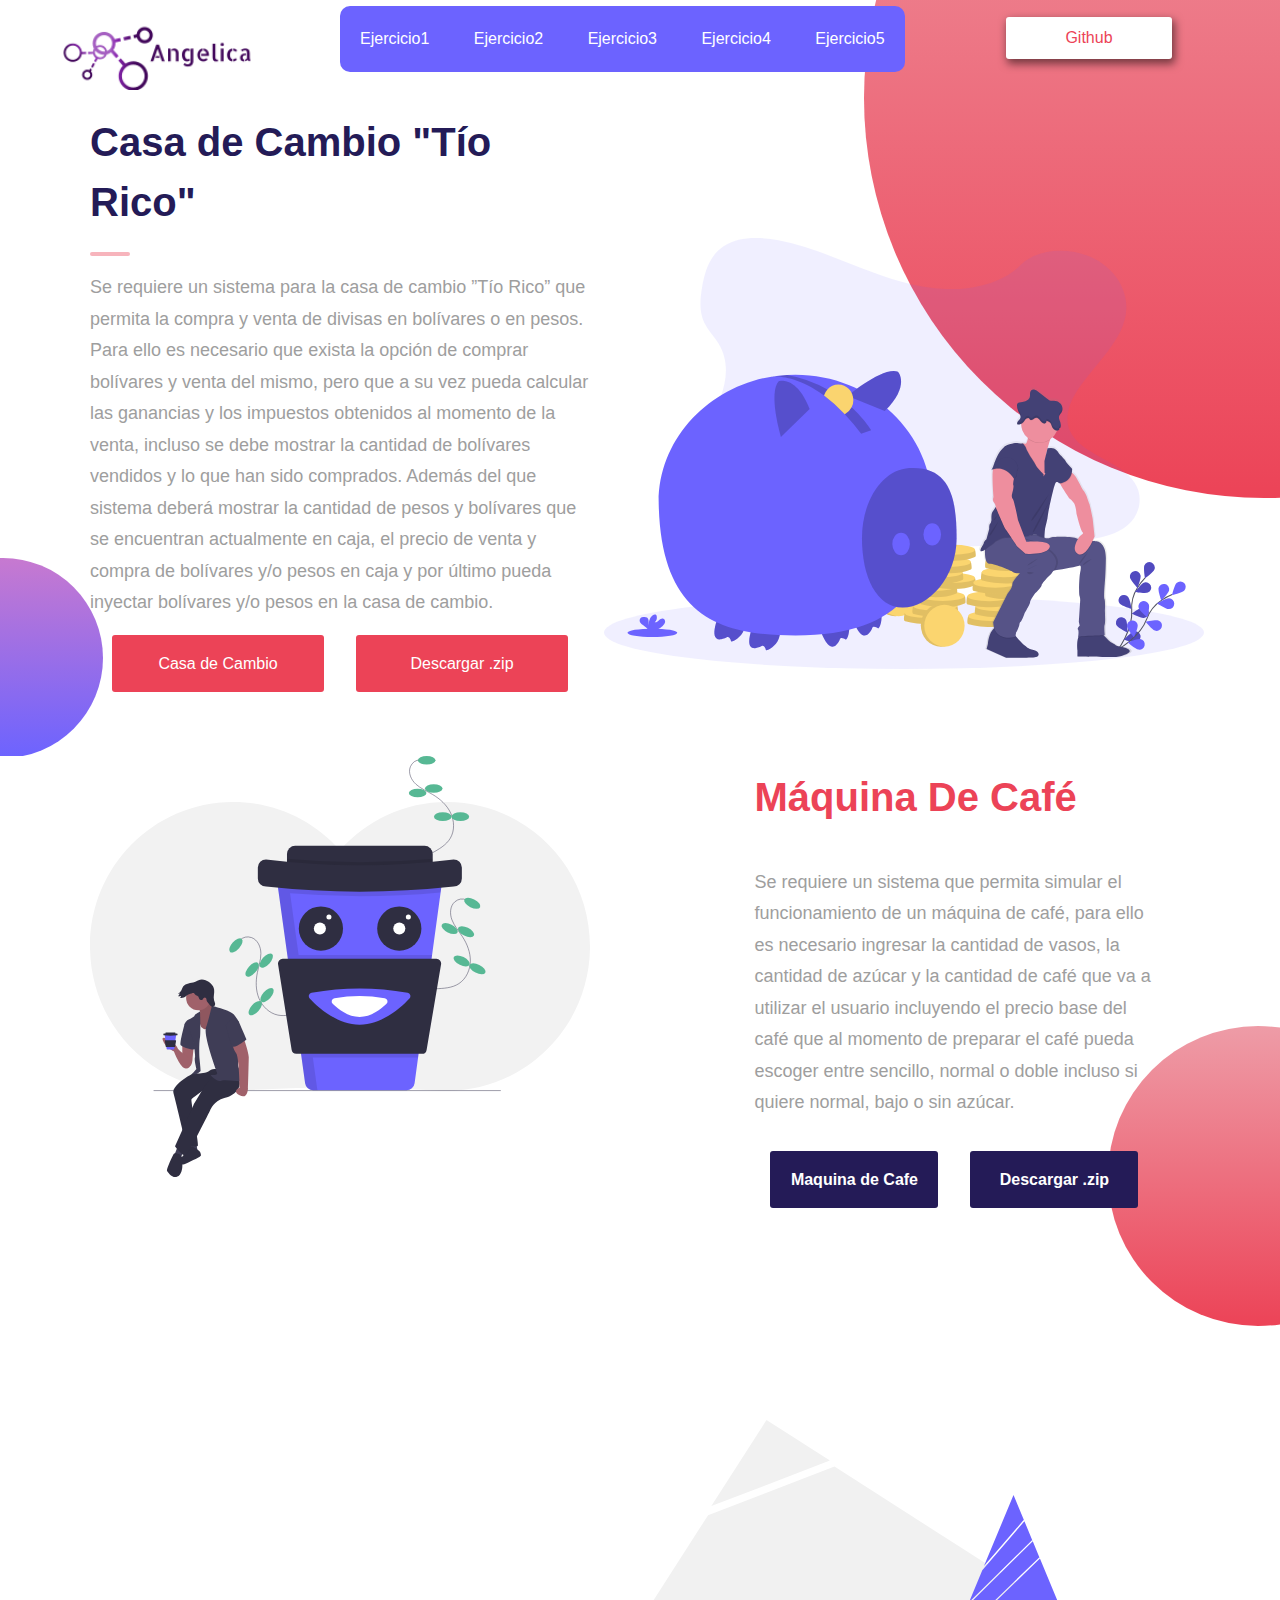
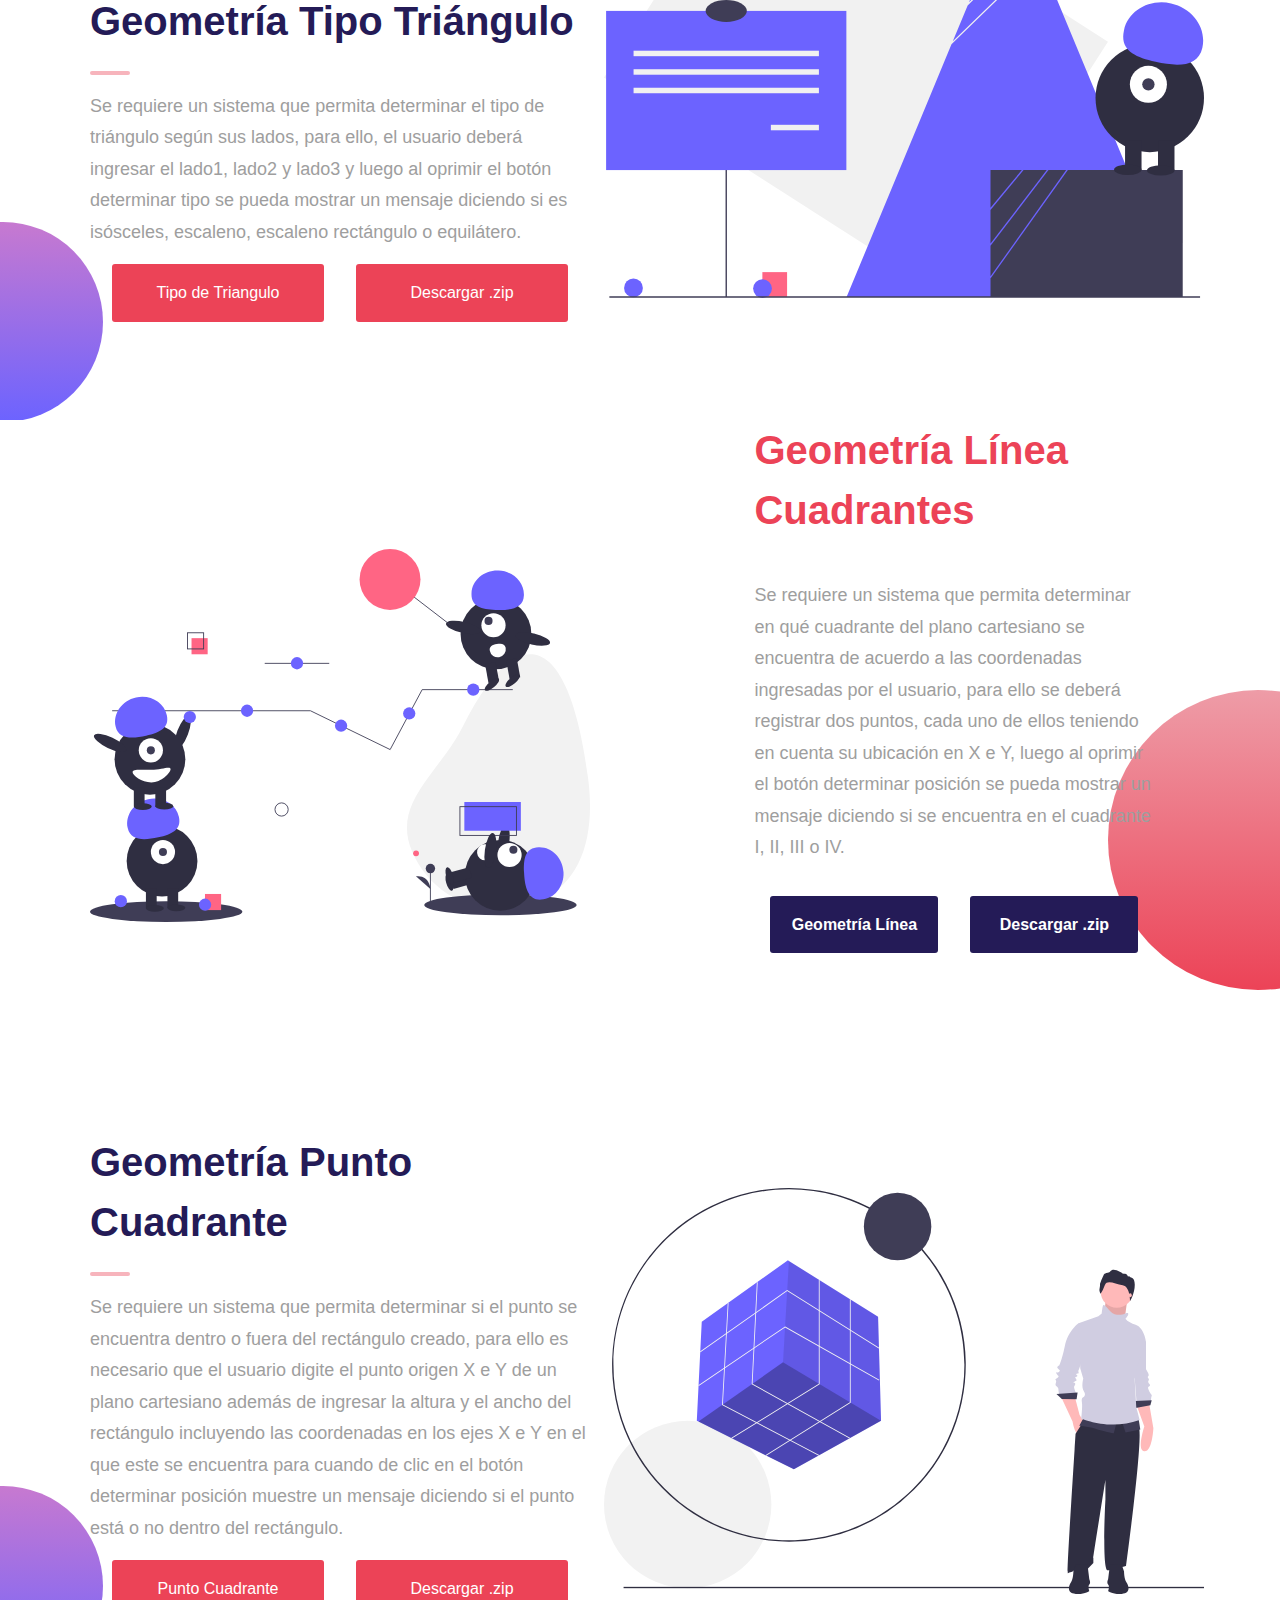
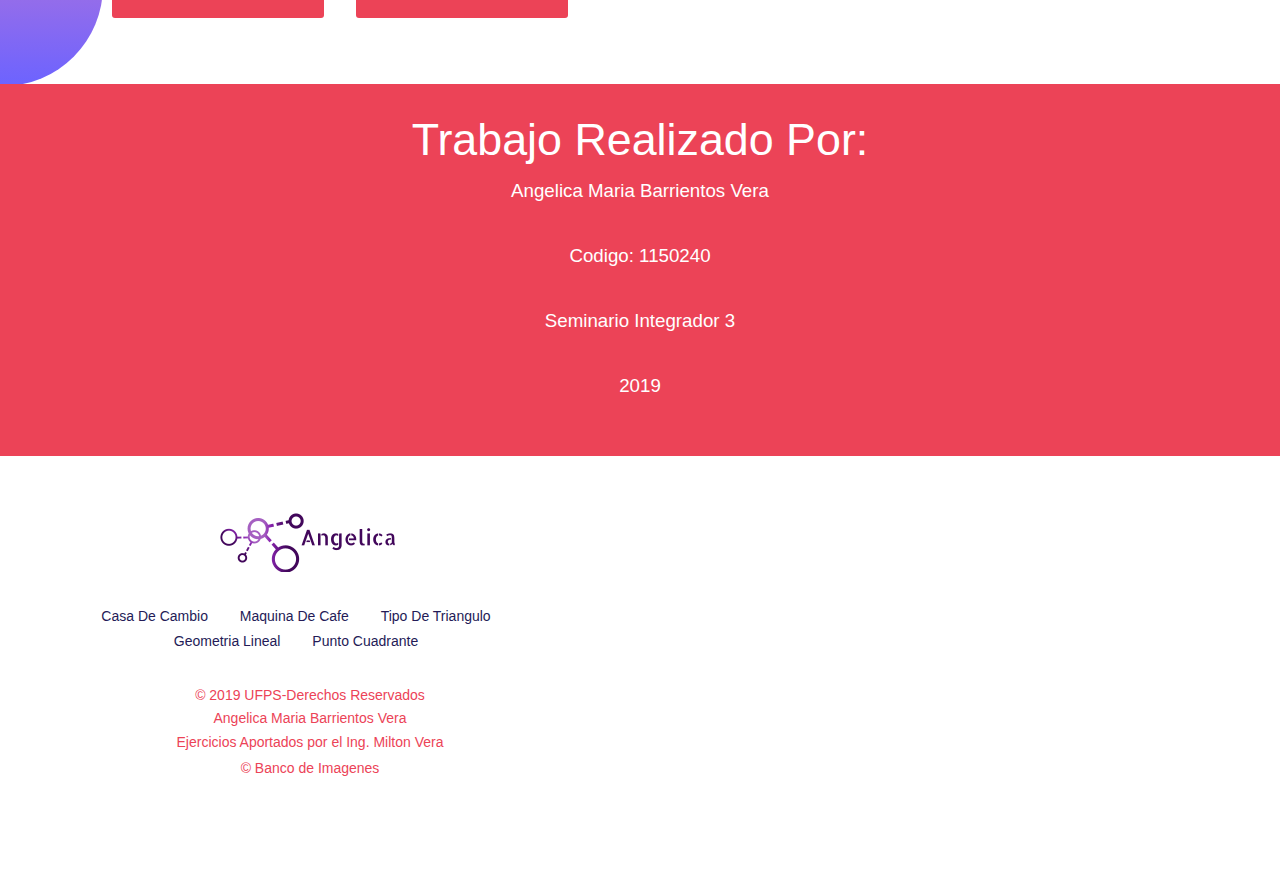
==== index.html @ 0a7e5449 "update" ====
<!DOCTYPE html>
<html lang="en">
<head>
    <meta charset="UTF-8">
    <meta name="viewport" content="width=device-width, initial-scale=1.0">
    <meta http-equiv="X-UA-Compatible" content="ie=edge">
    <link rel="stylesheet" href="style.css">
    <link rel="stylesheet" href="https://cdnjs.cloudflare.com/ajax/libs/font-awesome/5.11.2/css/all.css"
        integrity="sha256-46qynGAkLSFpVbEBog43gvNhfrOj+BmwXdxFgVK/Kvc=" crossorigin="anonymous" />
    <title>Seminario Integrador</title>
</head>
<body>
    <header id="header">
        <div class="wrapper">
            <a href="index.html">
                <img src="images/logo.png" alt="logo">
            </a>
            <ul class="menu-left">
                <li><a href="casaDeCambio/view.html">Ejercicio1</a></li>
                <li><a href="CoffeeMachine/view.html">Ejercicio2</a></li>
                <li><a href="TrianguloTipo/view.html">Ejercicio3</a></li>
                <li><a href="geometriaLinea/view.html">Ejercicio4</a></li>
                <li><a href="geometriaPunto/view.html">Ejercicio5</a></li>
            </ul>
            <ul class="menu-right">
                <li class="menu-cta"><a href="https://github.com/angelicabarrientosvera/seminariointegrador3.git" target="_blank">Github</a></li>
            </ul>
        </div>
    </header>

    <section class="intro">
        <div class="top-right-gradient"></div>
        <div class="wrapper">
            <div class="intro-left">
                <h1>Casa de Cambio "Tío Rico"</h1>
                <p>Se requiere un sistema para la casa de cambio ”Tío Rico” que permita la compra y venta de divisas en bolívares o en pesos. Para ello es necesario que exista la opción de comprar bolívares y venta del mismo, pero que a su vez pueda calcular las ganancias y los impuestos obtenidos al momento de la venta, incluso se debe mostrar la cantidad de bolívares vendidos y lo que han sido comprados. Además del que sistema deberá mostrar la cantidad de pesos y bolívares que se encuentran actualmente en caja, el precio de venta y compra de bolívares y/o pesos en caja y por último pueda inyectar bolívares y/o pesos en la casa de cambio.
                </p>
                <div class="buttons">
                    <a href="casaDeCambio/view.html" class="intro-cta">Casa de Cambio</a>
                    <a href="casaDeCambio.zip" class="intro-cta" download>Descargar .zip</a>
                </div>

            </div>
            <div class="intro-right">
                <img src="images/casa.svg" alt="image">
            </div>
        </div>
        <div class="bottom-left-gradient"></div>
    </section>

    <section class="about">
        <div class="wrapper">
            <div class="about-left">
                <img src="images/coffe.svg" alt="img">
            </div>
            <div class="about-right">
                <h1>Máquina De Café</h1>
                <p>Se requiere un sistema que permita simular el funcionamiento de un máquina de café, para ello es necesario ingresar la cantidad de vasos, la cantidad de azúcar y la cantidad de café que va a utilizar el usuario incluyendo el precio base del café que al momento de preparar el café pueda escoger entre sencillo, normal o doble incluso si quiere normal, bajo o sin azúcar.
                </p>
                <div class="buttons">
                    <a href="CoffeeMachine/view.html" class="cta">Maquina de Cafe</a>
                    <a href="CoffeeMachine.zip" class="cta" download>Descargar .zip</a>
                </div>
            </div>
        </div>
        <div class="top-right-gradient"></div>
    </section>
    <section class="intro">
        <div class="wrapper">
            <div class="intro-left">
                <h1>Geometría Tipo Triángulo</h1>
                <p>Se requiere un sistema que permita determinar el tipo de triángulo según sus lados, para ello, el usuario deberá ingresar el lado1, lado2 y lado3 y luego al oprimir el botón determinar tipo se pueda mostrar un mensaje diciendo si es isósceles, escaleno, escaleno rectángulo o equilátero.
                </p>
                <div class="buttons">
                    <a href="TrianguloTipo/view.html" class="intro-cta">Tipo de Triangulo</a>
                    <a href="TrianguloTipo.zip" class="intro-cta" download>Descargar .zip</a>
                </div>
            </div>
            <div class="intro-right">
                <img src="images/triangulo.svg" alt="image">
            </div>
        </div>
        <div class="bottom-left-gradient"></div>
    </section>

    <section class="about">
        <div class="wrapper">
            <div class="about-left">
                <img src="images/lineal.svg" alt="img">
            </div>
            <div class="about-right">
                <h1>Geometría Línea Cuadrantes</h1>
                <p>Se requiere un sistema que permita determinar en qué cuadrante del plano cartesiano se encuentra de acuerdo a las coordenadas ingresadas por el usuario, para ello se deberá registrar dos puntos, cada uno de ellos teniendo en cuenta su ubicación en X e Y, luego al oprimir el botón determinar posición se pueda mostrar un mensaje diciendo si se encuentra en el cuadrante I, II, III o IV.</p>
                <div class="buttons">
                    <a href="geometriaLinea/view.html" class="cta">Geometría Línea</a>
                    <a href="geometriaLinea.zip" class="cta">Descargar .zip</a>
                </div>
            </div>
        </div>
        <div class="top-right-gradient"></div>
    </section>
    <section class="intro">
        <div class="wrapper">
            <div class="intro-left">
                <h1>Geometría Punto Cuadrante</h1>
                <p>Se requiere un sistema que permita determinar si el punto se encuentra dentro o fuera del rectángulo creado, para ello es necesario que el usuario digite el punto origen X e Y de un plano cartesiano además de ingresar la altura y el ancho del rectángulo incluyendo las coordenadas en los ejes X e Y en el que este se encuentra para cuando de clic en el botón determinar posición muestre un mensaje diciendo si el punto está o no dentro del rectángulo.</p>
                <div class="buttons">
                    <a href="geometriaPunto/view.html" class="intro-cta">Punto Cuadrante</a>
                    <a href="geometriaPunto.zip" class="intro-cta" download>Descargar .zip</a>
                </div>
            </div>
            <div class="intro-right">
                <img src="images/punto.svg" alt="image">
            </div>
        </div>
        <div class="bottom-left-gradient"></div>
    </section>

    <div class="page-banner">
        <h1>Trabajo Realizado Por:</h1>
        <h3>Angelica Maria Barrientos Vera</h3>
        <h3>Codigo: 1150240</h3>
        <h3>Seminario Integrador 3</h3>
        <h3>2019</h3>

    </div>

    <footer>
        <div class="wrapper">
            <div class="footer-left">
                <a href="#">
                    <img src="images/logo.png" alt="logo">
                </a>
                <p class="footer-links">
                    <a href="casaDeCambio/view.html">Casa De Cambio</a>
                    <a href="CoffeeMachine/view.html">Maquina De Cafe</a>
                    <a href="TrianguloTipo/view.html">Tipo De Triangulo</a>
                    <a href="geometriaLinea/view.html">Geometria Lineal</a>
                    <a href="geometriaPunto/view.html">Punto Cuadrante</a>
                </p>

                <p class="footer-name">&copy; 2019 UFPS-Derechos Reservados</p>
                <p class="footer-cita">Angelica Maria Barrientos Vera</p>
                <a class="footer-cita" href="https://uvirtual.cloud.ufps.edu.co/course/view.php?id=356" target="_blank">Ejercicios Aportados por el Ing. Milton Vera</a><br>
                <a class="footer-cita" href="https://undraw.co/" target="_blank">&copy; Banco de Imagenes </a>

            </div>
            <div class="footer-right">
                <div class="footer-icons">
                    <a href="https://github.com/angelicabarrientosvera/seminariointegrador3.git" target="_blank"><i class="fab fa-github"></i></a>
                </div>
            </div>
        </div>
    </footer>
</body>
</html>
---- style.css ----
body,html{
    font-family: Roboto, sans-serif;
    font-size: 16px;
    line-height: 1.6;
    color: #9e9e9e;
    overflow-x: hidden;
}

*{
    margin: 0;
    padding: 0;
    outline: 0 !important;
    text-decoration: none !important;
    list-style-type: none !important;
}

input {
    display: block;
      outline: none;
      border: none !important;
  }
  
  textarea {
    display: block;
    outline: none;
  }
  
  textarea:focus, input:focus {
    border-color: transparent !important;
  }

header{
    position: absolute;
    z-index: 999;
    width: 100%;
    padding: 1.5em 0;
    margin: -18px;
}

.wrapper{
    width: 100%;
    max-width: 1100px;
    margin: 0 auto;
}

header img{
    float: left;
    width: 200px;
    margin-left: -12px;
    padding: 13px 80px 20px 0;
}

header ul.menu-left{
    float: left;
    background-color:#6c63ff;
    border-radius: 10px;
}

header ul.menu-left li{
    display: inline-block;
    padding: 20px;
}

header ul.menu-left li a {
    color: #fff;
    transition: ease-in 0.2s;
}

header ul.menu-left li a:hover{
    color: #e1e0e1;
}

header ul.menu-right{
    float: right;
}

header ul.menu-right li.menu-cta{
    width: 150px;
    margin-top: .7em;
    padding: .5em;
    transition: .3s all ease;
    text-align: center;
    border-radius: 3px;
    background: white;
    box-shadow: 2px 4px 9px 1px rgba(0, 0, 0, 0.5);
}

header ul.menu-rigth li.menu-cta a{
    font-weight: 500;
    color: #ec4357;
}

/** intro page*/

.intro{
    position: relative;
    overflow: hidden;
    min-height: 600px;
    padding-top: 4em;
}

.intro .intro-left{
    display: inline-block;
    width: 50%;
    max-width: 500px;
    padding: 3em 0;

}

.intro .intro-left h1{
    font-size: 2.5em;
    color: #241b57;
    line-height: 1.5em;
    position: relative;
    margin-bottom: 1em;
}

.intro .intro-left h1::after{
    bottom: -24px;
    left: 0;
    width: 40px;
    height: 4px;
    content: '';
    border-radius: 5px;
    background: #ec4357;
    opacity: 0.4;
    position: absolute;
}

.intro .intro-left p{
    font-size: 1.125em;
    line-height: 1.75em;

}

.intro .intro-left .buttons{
    width: 100%;
    display: flex;
    align-content: space-around;
    flex-direction: row;
}

.intro .intro-left a.intro-cta{
    font-weight: 500;
    display: block;
    width: 100%;
    max-width: 180px;
    margin: 1em;
    text-align: center;
    color: #ffffff;
    border-radius: 3px;
    background: #ec4357;
    padding: 1em; 
    
}

.intro .intro-right{
    position: relative;
    display: inline-block;
    margin-left: .6em;
    width: 50%;
}

.intro .intro-right img{
    max-width: 600px;
}

.intro .top-right-gradient{
    position: absolute;
    top: -40%;
    right: -30%;
    width: 800px;
    height: 800px;
    border-radius: 50%;
    background: linear-gradient(#ee9ca7, #ec4357);
}



.intro .bottom-left-gradient{
    position: absolute;
    z-index: -999;
    bottom: -2px;
    left: -97px;
    width: 200px;
    height: 200px;
    border-radius: 50%;
    background: linear-gradient(#c779d0,#6c63ff);

}

/** about section*/

.about{
    position: relative;
    overflow: hidden;
    min-height: 600px;
}

.about .about-left{
    display: inline-block;
}

.about .about-left img{
    padding-bottom: 0.5em;
    max-width: 500px;
}

.about .about-right{
    display: inline-block;
    width: 100%;
    max-width: 400px;
    margin-left: 10em;

}

.about .about-right h1{
    font-size: 2.5em;
    line-height: 1.5em;
    position: relative;
    margin-bottom: 1em;
    color: #ec4357;
}

.about .about-right::after{
    position: absolute;
    bottom: -24px;
    left: 0;
    width: 40px;
    height: 4px;
    content: '';
    border-radius: 5px;
    background: #241b57;
    opacity: 0.2;
}

.about .about-right p{
    font-size: 1.125em;
    line-height: 1.75em;
}

.about .about-right .buttons{
    width: 100%;
    display: flex;
    align-content: space-around;
    flex-direction: row;
}

.about .about-right a.cta{
    position: relative;
    font-weight: 600;
    z-index: 99;
    display: block;
    width: 100%;
    max-width: 200px;
    margin: 2em 1em 1em;
    padding: 1em;
    text-align: center;
    color: #ffffff;
    border-radius: 3px;
    background: #241b57;
}

.about .top-right-gradient{
    position: absolute;
    z-index: -999;
    top: 45%;
    right: -10%;
    width: 300px;
    height: 300px;
    border-radius: 50%;
    background: linear-gradient(#ee9ca7,#ec4357);
}

.page-banner{
  background:
  #ec4357;
  background-size: 130px;
  text-align: center;
  padding: 20px;
}

.page-banner h1{
    font-size: 2.8em;
    font-weight: 500;
    color: #ffffff;
}

.page-banner h3{
    color: #fff;
    margin-bottom: 35px;
    font-weight: 300;
}

.page-banner a{
    color: #fff;
    font-weight: 400;
    max-width: 400px;
    margin: 3em 0;
    padding: 1em 3em;
    text-align: center;
    border-radius: 3px;
    background: #241b57;

}

footer{
    background-color: #fff;
    width: 100%;
    text-align: left;
    padding: 50px 0;
}

footer .footer-left,
footer .footer-center,
footer .footer-right{
    display: inline-block;
    vertical-align: top;
}

footer .footer-left{
    width: 40%;
    text-align: center
}

.footer-cita {
    font-size: 14px;
    color: #ec4357;
}
footer .footer-links{
    color: #241b57;
    margin: 25px 0;
    font-size: 14px;
}

footer .footer-links a{
    display: inline-block;
    line-height: 1.8;
    text-decoration: none;
    color: inherit;
    padding-right: 2em;
}

footer .footer-name{
    color: #ec4357;
    font-size: 14px;
    font-weight: normal;
    margin-top: 30px;
}

footer .footer-center{
    width: 35%;

}

footer .footer-center i{
    background-color: #fff;
    color: #ec4357;
    width: 40px;
    height: 40px;
    text-align: center;
    line-height: 42px;
    margin: 10px 15px;
    vertical-align: middle;
}

footer .footer-center p{
    display: inline-block;
    color: #241b57;
    vertical-align: middle;
    margin: 0;
    font-size: 14px;
}

footer .footer-center p span{
    display: block;
    font-weight: normal;
    line-height: 2;
}

footer .footer-center p a{
    color: #241b57;
    text-decoration: none;
}

footer .footer-right{
    width: 20%;
}

footer .footer-connect{
    line-height: 20px;
    color: #241b57;
    font-size: 12px;
    font-weight: normal;
    margin: 0;
}

footer .footer-connect span{
    display: block;
    color: #ec4357;
    font-size: 16px;
    font-weight: bold;
}

footer .footer-icons{
    margin-top: 25px;
}

footer .footer-icons a{
    display: inline-block;
    width: 300px;
    height: 300px;
    cursor: pointer;
    background-color: #fff;
    border-radius: 2px;
    font-size: 300px;
    text-align: center;
    line-height: 35px;
    margin-left: 200px;
    color: #6159e6;
}

.menu-cta>a {
    color: #ec4357;
}

.ejercicio{
    margin: 50px;
}

.table {
    width: 100%;
    display: table;
    margin: 0;
    text-align: center;
  }
  
  @media screen and (max-width: 768px) {
    .table {
      display: block;
    }
  }
  
  .row {
    display: table-row;
    background: #fff;
  }
  
  .row.header {
    color: #ffffff;
    background: #6c7ae0;
  }
  
  @media screen and (max-width: 768px) {
    .row {
      display: block;
    }
  
    .row.header {
      padding: 0;
      height: 0px;
    }
  
    .row.header .cell {
      display: none;
    }
  
    .row .cell:before {
      font-family: Poppins-Bold;
      font-size: 12px;
      color: #808080;
      line-height: 1.2;
      text-transform: uppercase;
      font-weight: unset !important;
  
      margin-bottom: 13px;
      content: attr(data-title);
      min-width: 98px;
      display: block;
    }
  }
  
  .cell {
    display: table-cell;
  }
  
  @media screen and (max-width: 768px) {
    .cell {
      display: block;
    }
  }
  
  .row .cell {
    font-family: Poppins-Regular;
    font-size: 15px;
    color: #666666;
    line-height: 1.2;
    font-weight: unset !important;
  
    padding-top: 20px;
    padding-bottom: 20px;
    border-bottom: 1px solid #f2f2f2;
  }
  
  .row.header .cell {
    font-family: Poppins-Regular;
    font-size: 18px;
    color: #fff;
    line-height: 1.2;
    font-weight: unset !important;
  
    padding-top: 19px;
    padding-bottom: 19px;
  }
  
  .row .cell:nth-child(1) {
    width: 180px;
    padding-left: 40px;
  }
  
  .row .cell:nth-child(2) {
    width: 160px;
  }
  
  .row .cell:nth-child(3) {
    width: 250px;
  }
  
  .row .cell:nth-child(4) {
    width: 190px;
  }
  
  
  .table, .row {
    width: 100% !important;
  }
  
  /**.row:hover {
    background-color: #ececff;
    cursor: pointer;
  }**/
  
  @media (max-width: 768px) {
    .row {
      border-bottom: 1px solid #f2f2f2;
      padding-bottom: 18px;
      padding-top: 30px;
      padding-right: 15px;
      margin: 0;
    }
    
    .row .cell {
      border: none;
      padding-left: 30px;
      padding-top: 16px;
      padding-bottom: 16px;
    }
    .row .cell:nth-child(1) {
      padding-left: 30px;
    }
    
    .row .cell {
      font-family: Poppins-Regular;
      font-size: 18px;
      color: #555555;
      line-height: 1.2;
      font-weight: unset !important;
    }
  
    .table, .row, .cell {
      width: 100% !important;
    }
  }

  .img {
    margin-top: -121px;
    width: 100%;
    height: auto;
}

.h1{
    font-size: 2.5em;
    color: #241b57;
    line-height: 1.5em;
    position: relative;
    margin-bottom: 1em;
    text-align: center;
    margin-top: 50px;
    margin-left: 20PX;
    margin-right: 20px;
}

.h1::after{
    bottom: -24px;
    left: 0;
    width: 100%;
    height: 4px;
    content: '';
    border-radius: 5px;
    background: #ec4357;
    opacity: 0.4;
    position: absolute;
    margin-bottom: 30px;
}

.buttons{
    width: 100%;
    display: flex;
    align-content: center;
    flex-direction: row;
    justify-content: center;
}

.cta{
    font-weight: 500;
    display: block;
    width: 100%;
    max-width: 180px;
    margin: 1em;
    text-align: center;
    color: #ffffff;
    border-radius: 3px;
    background: #ec4357;
    padding: 1em; 
    
}

.input-item>input {
    border: 0;
    border-bottom: 2px solid #241b57 !important;
    width: 100%;
    font-size: 30px;
    line-height: 35px;
    height: 70px;
    text-align: center;
    padding: 10px;
    background: transparent;
       color: #ec4357;
   }
   
   .input-item>input.shake {
    animation-name: shaker;
    animation-duration: 200ms;
    animation-timing-function: ease-in-out;
    animation-delay: 0s;
   }
   
   .input-item>input:focus {
    outline: 0;
       color: #ec4357;
   }
   
   .input-item>input::placeholder {
    color: #ee818d;
   }

   .documentacion{
    display: flex;
    flex-direction: column;
    align-content: center;
    justify-content: center;
   }
   .codigo{
       width: 100%;
   }

   /* Style the tab */
.tab {
    overflow: hidden;
    border: 1px solid #ccc;
    background-color: #6c63ff;
  }
  
  /* Style the buttons inside the tab */
  .tab button {
    background-color: inherit;
    float: left;
    border: none;
    outline: none;
    cursor: pointer;
    padding: 14px 16px;
    transition: 0.3s;
    font-size: 17px;
    color: #fff;
  }
  
  /* Change background color of buttons on hover */
  .tab button:hover {
    background-color: #7770fa;
  }
  
  /* Create an active/current tablink class */
  .tab button.active {
    background-color: #524bd6;
  }
  
  /* Style the tab content */
  .tabcontent {
    display: none;
    padding: 6px 12px;
    border: 1px solid #ccc;
    border-top: none;
  }
  
  .header-img{
    margin-top: -73px;
    width: 100%;
    height: auto;    

  }
  

   .video{
    width: 100%;
    display: flex;
    justify-content: center;
    align-content: center;
   }

   select {
    -webkit-appearance: none;
    -moz-appearance: none;
    -ms-appearance: none;
    appearance: none;
    outline: 0;
    box-shadow: none;
    border: 0 !important;
    background: #ec4357;
    background-image: none;
  }
  /* Remove IE arrow */
  select::-ms-expand {
    display: none;
  }
  /* Custom Select */
  .select {
    position: relative;
    display: flex;
    width: 20em;
    height: 3em;
    line-height: 3;
    background: #ec4357;
    overflow: hidden;
    border-radius: .25em;
  }
  select {
    flex: 1;
    padding: 0 .5em;
    color: #fff;
    cursor: pointer;
  }
  /* Arrow */
  .select::after {
    content: '\25BC';
    position: absolute;
    top: 0;
    right: 0;
    padding: 0 1em;
    background: #ec4357;
    cursor: pointer;
    pointer-events: none;
    -webkit-transition: .25s all ease;
    -o-transition: .25s all ease;
    transition: .25s all ease;
  }
  /* Transition */
  .select:hover::after {
    color: #fff;
  }

  .button {
    background-color: #ec4357;
    border: none;
    color: white;
    padding: 15px 32px;
    text-align: center;
    text-decoration: none;
    display: inline-block;
    font-size: 16px;
    margin: 4px 2px;
    cursor: pointer;
    border-radius: 5px;;
  }
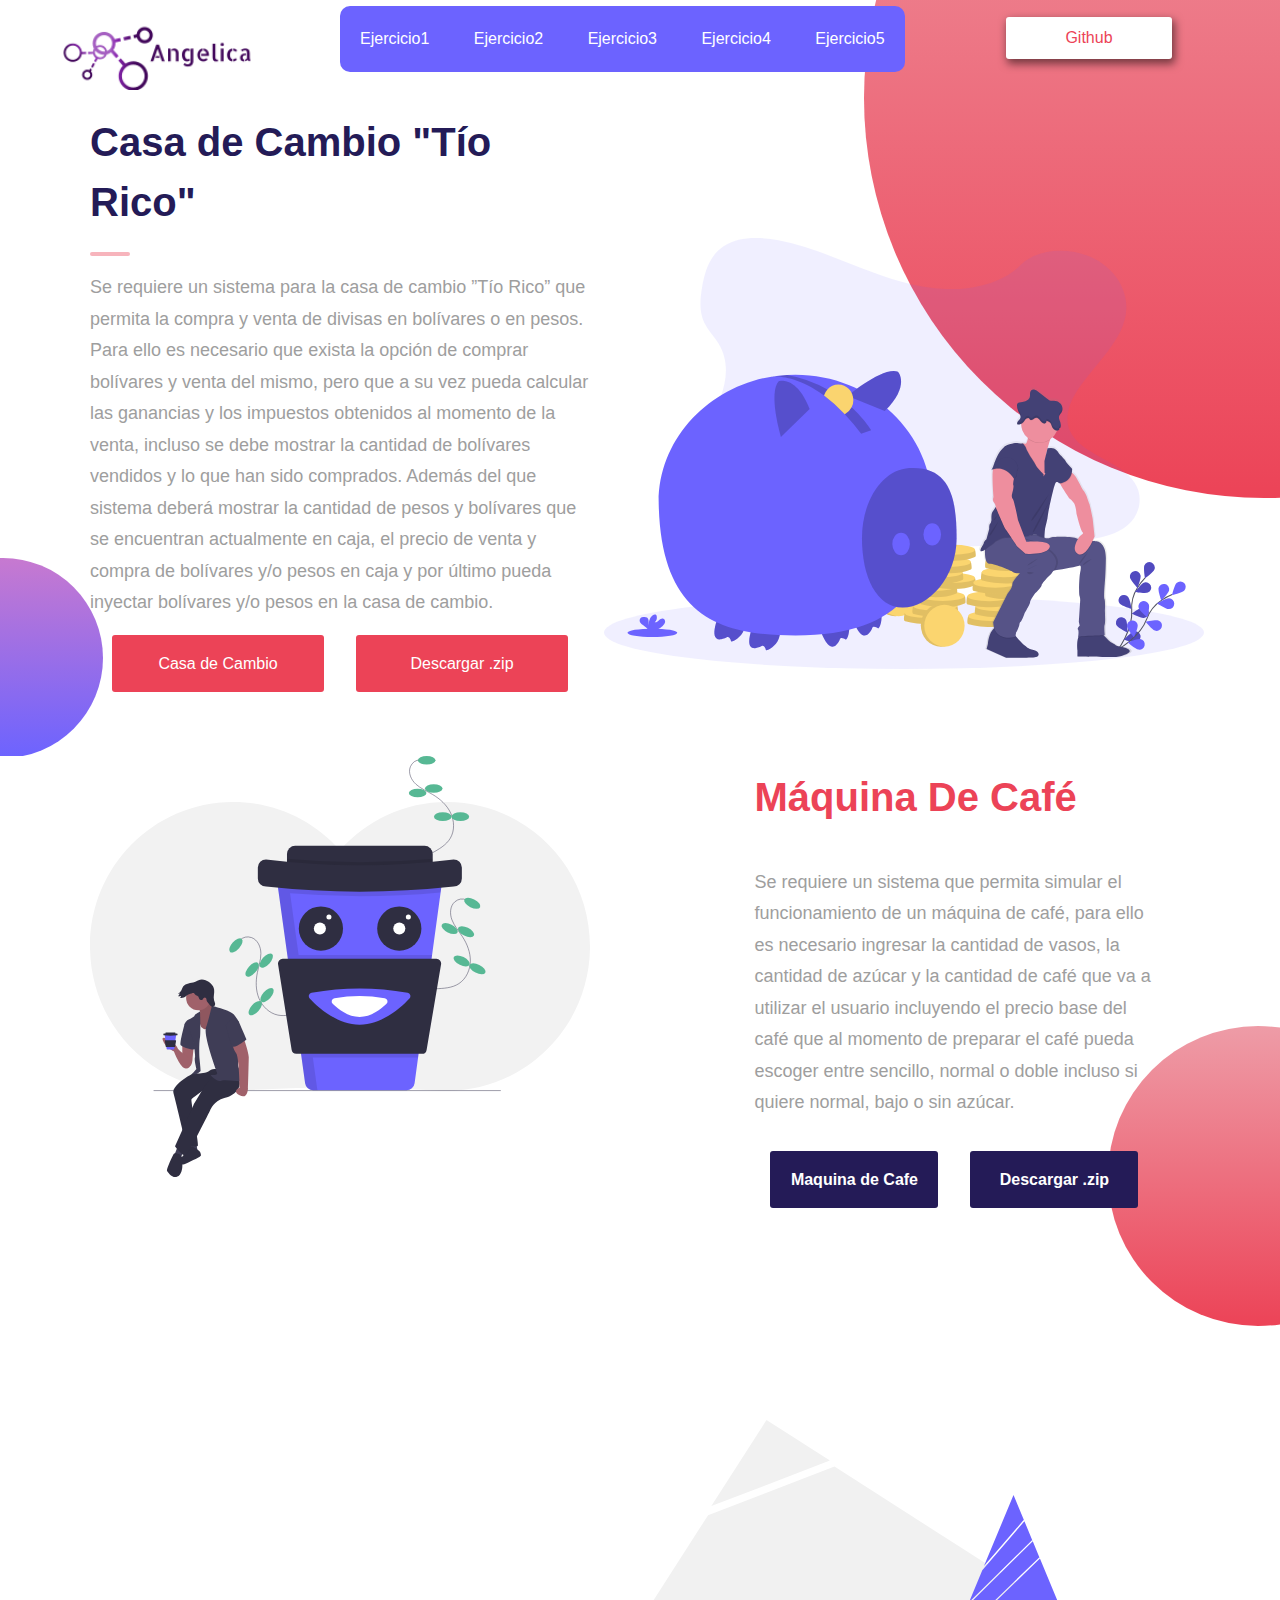
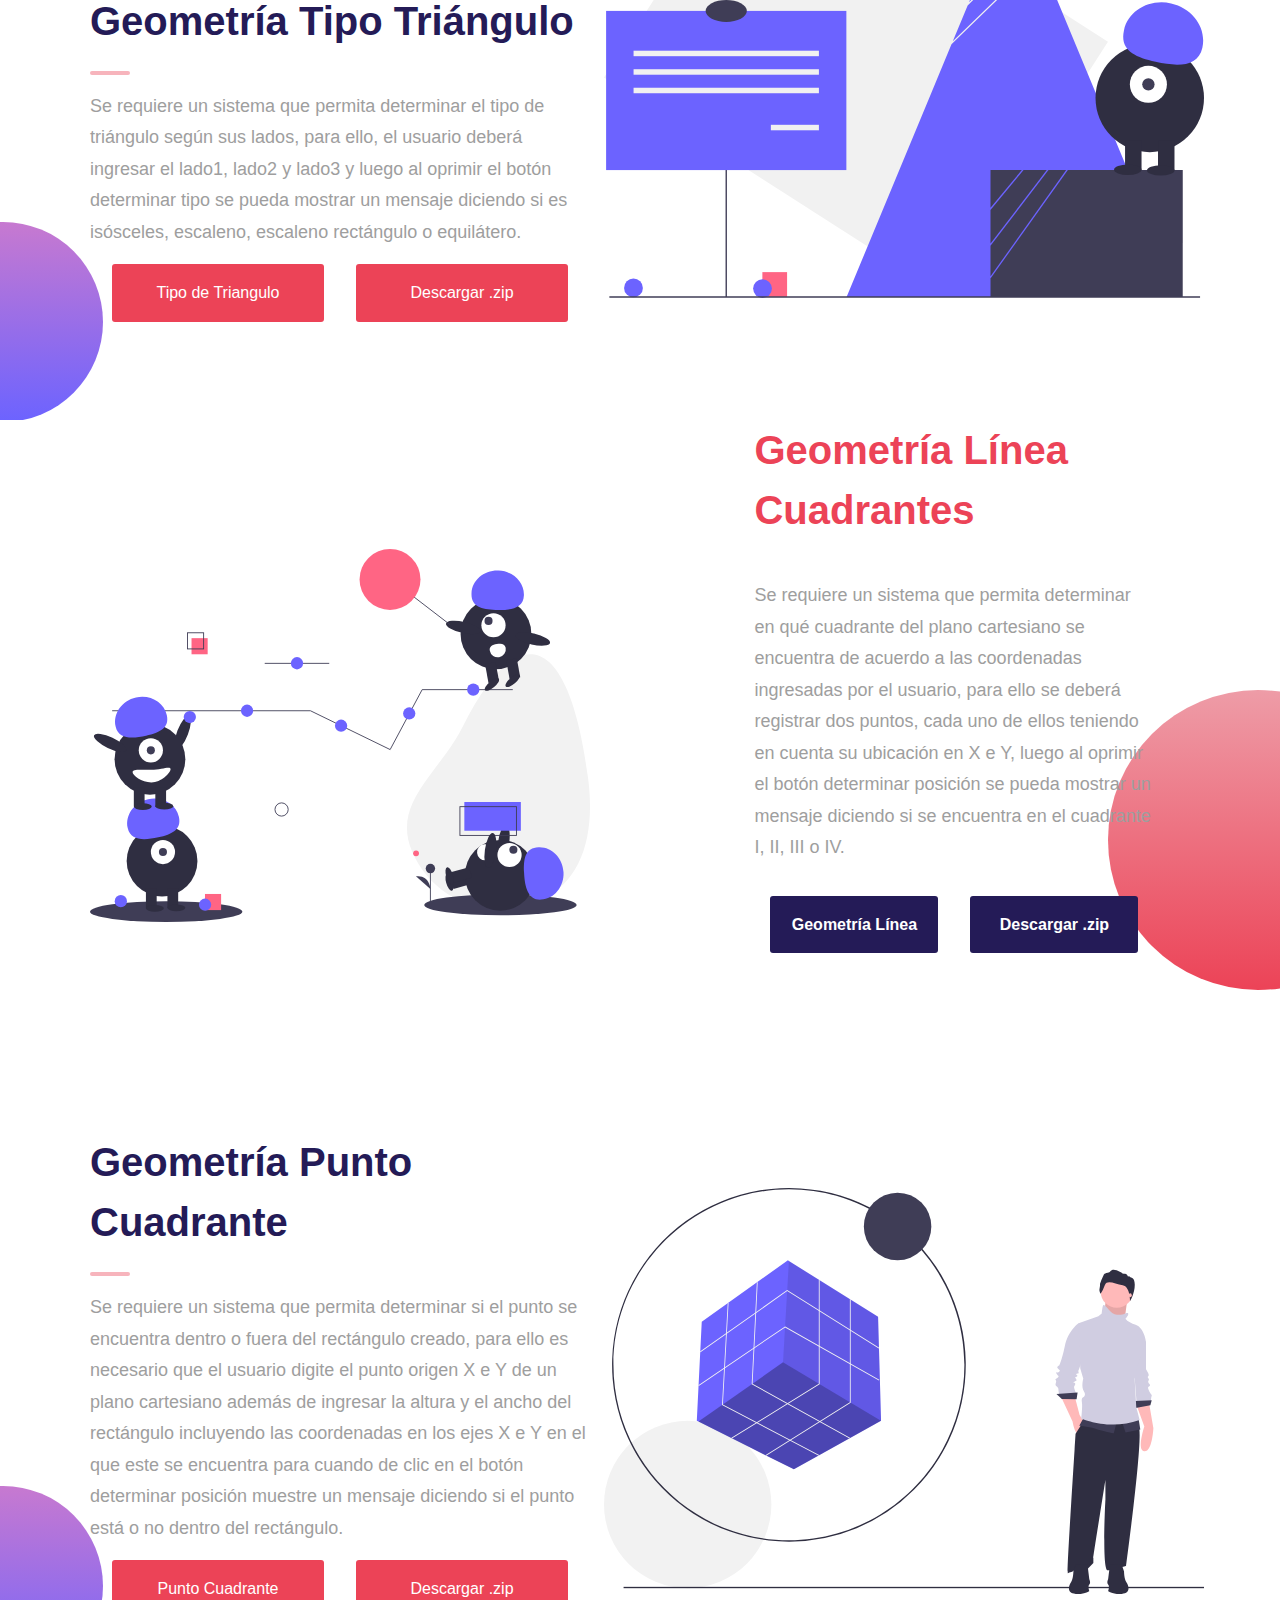
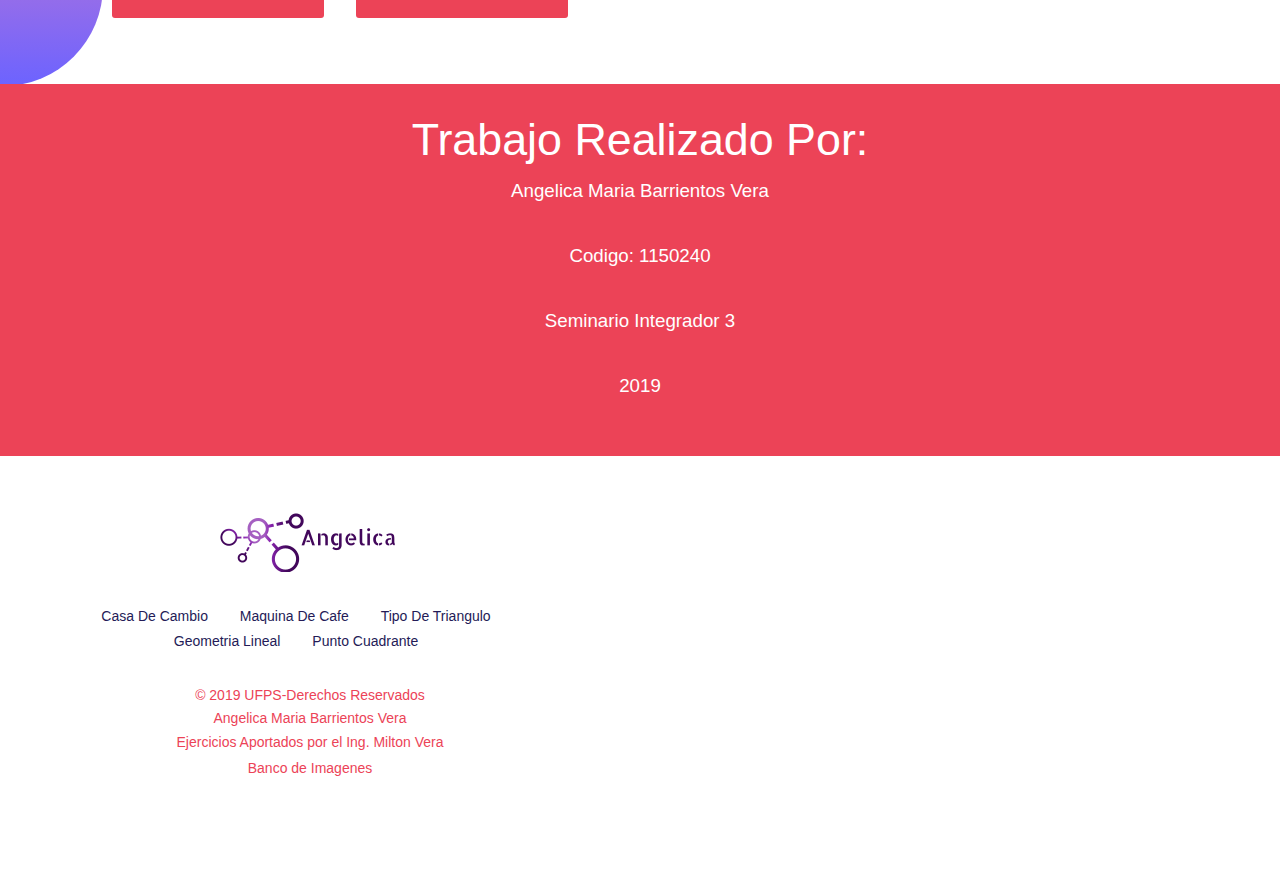
==== commit 6039df9c: "Update index.html" ====
--- a/index.html
+++ b/index.html
@@ -142,7 +142,7 @@
                 <p class="footer-name">&copy; 2019 UFPS-Derechos Reservados</p>
                 <p class="footer-cita">Angelica Maria Barrientos Vera</p>
                 <a class="footer-cita" href="https://uvirtual.cloud.ufps.edu.co/course/view.php?id=356" target="_blank">Ejercicios Aportados por el Ing. Milton Vera</a><br>
-                <a class="footer-cita" href="https://undraw.co/" target="_blank">&copy; Banco de Imagenes </a>
+                <a class="footer-cita" href="https://undraw.co/" target="_blank">Banco de Imagenes</a>
 
             </div>
             <div class="footer-right">
@@ -153,4 +153,4 @@
         </div>
     </footer>
 </body>
-</html>+</html>
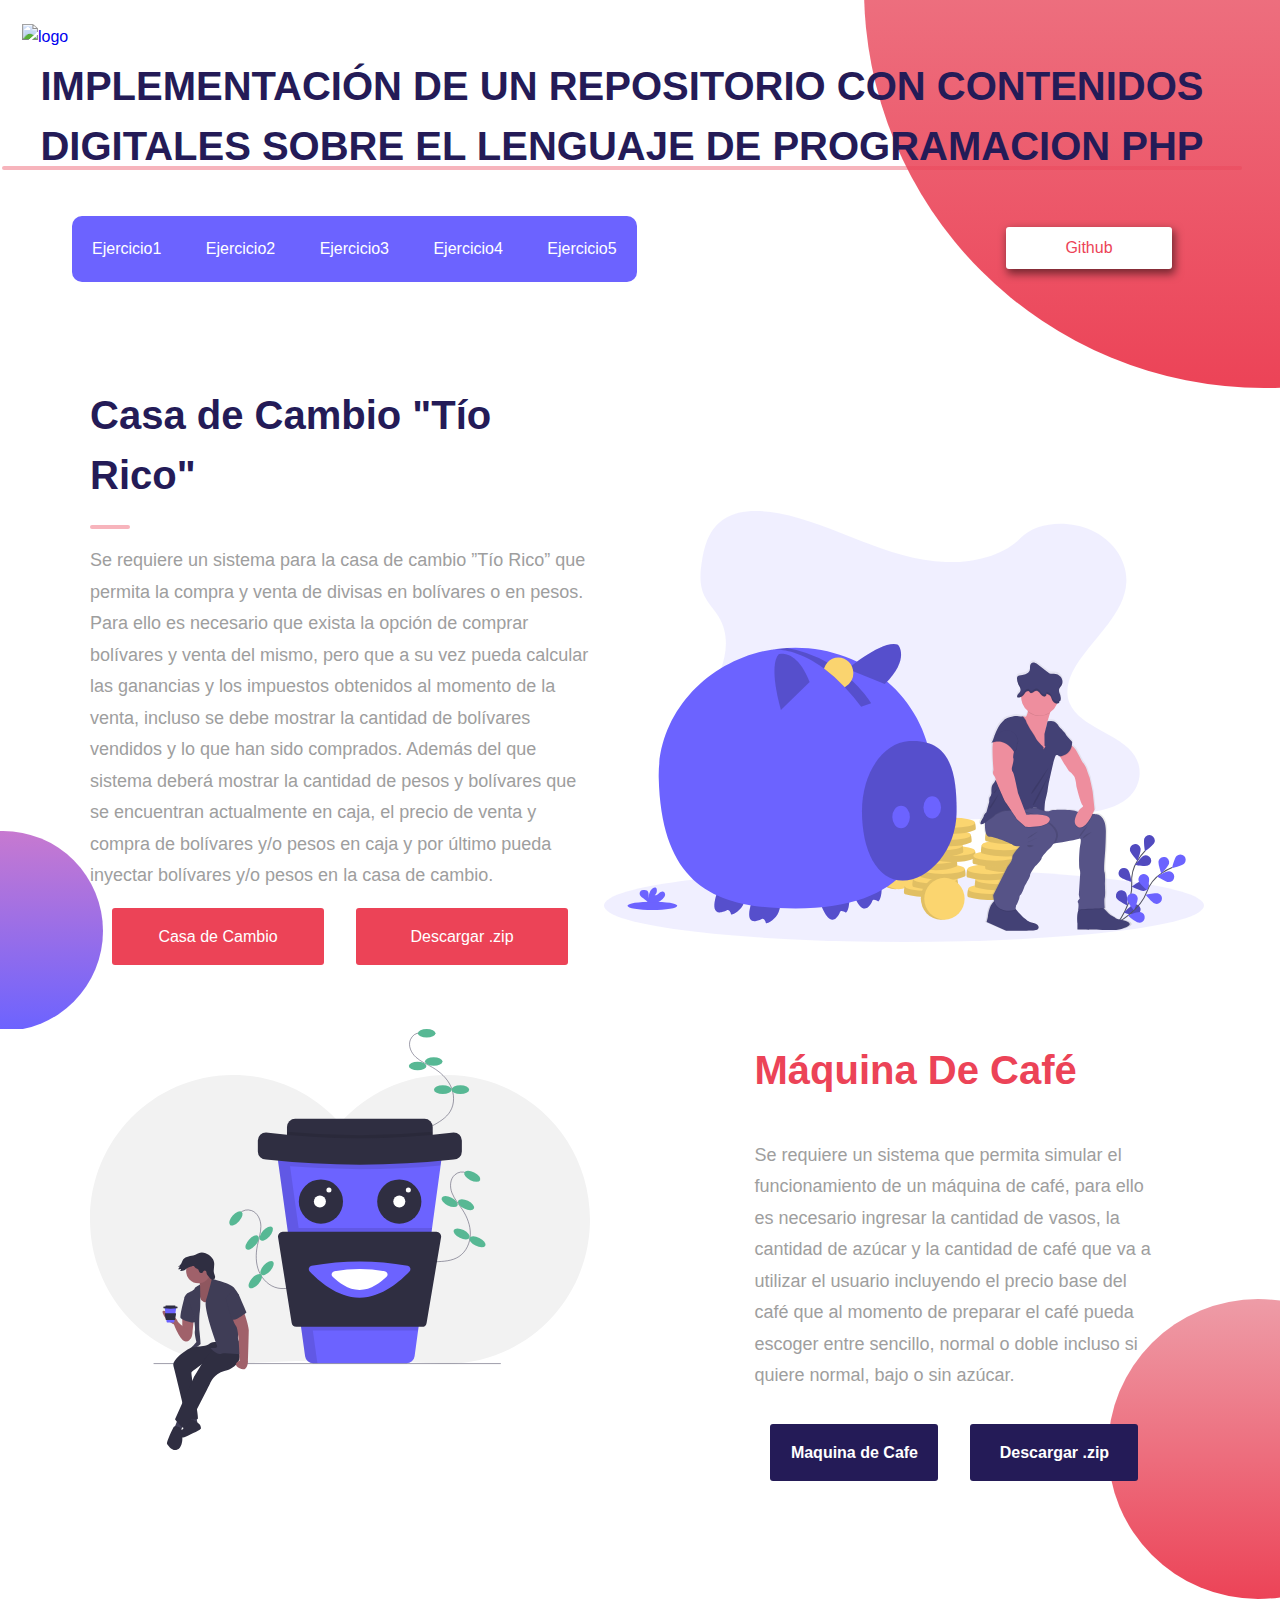
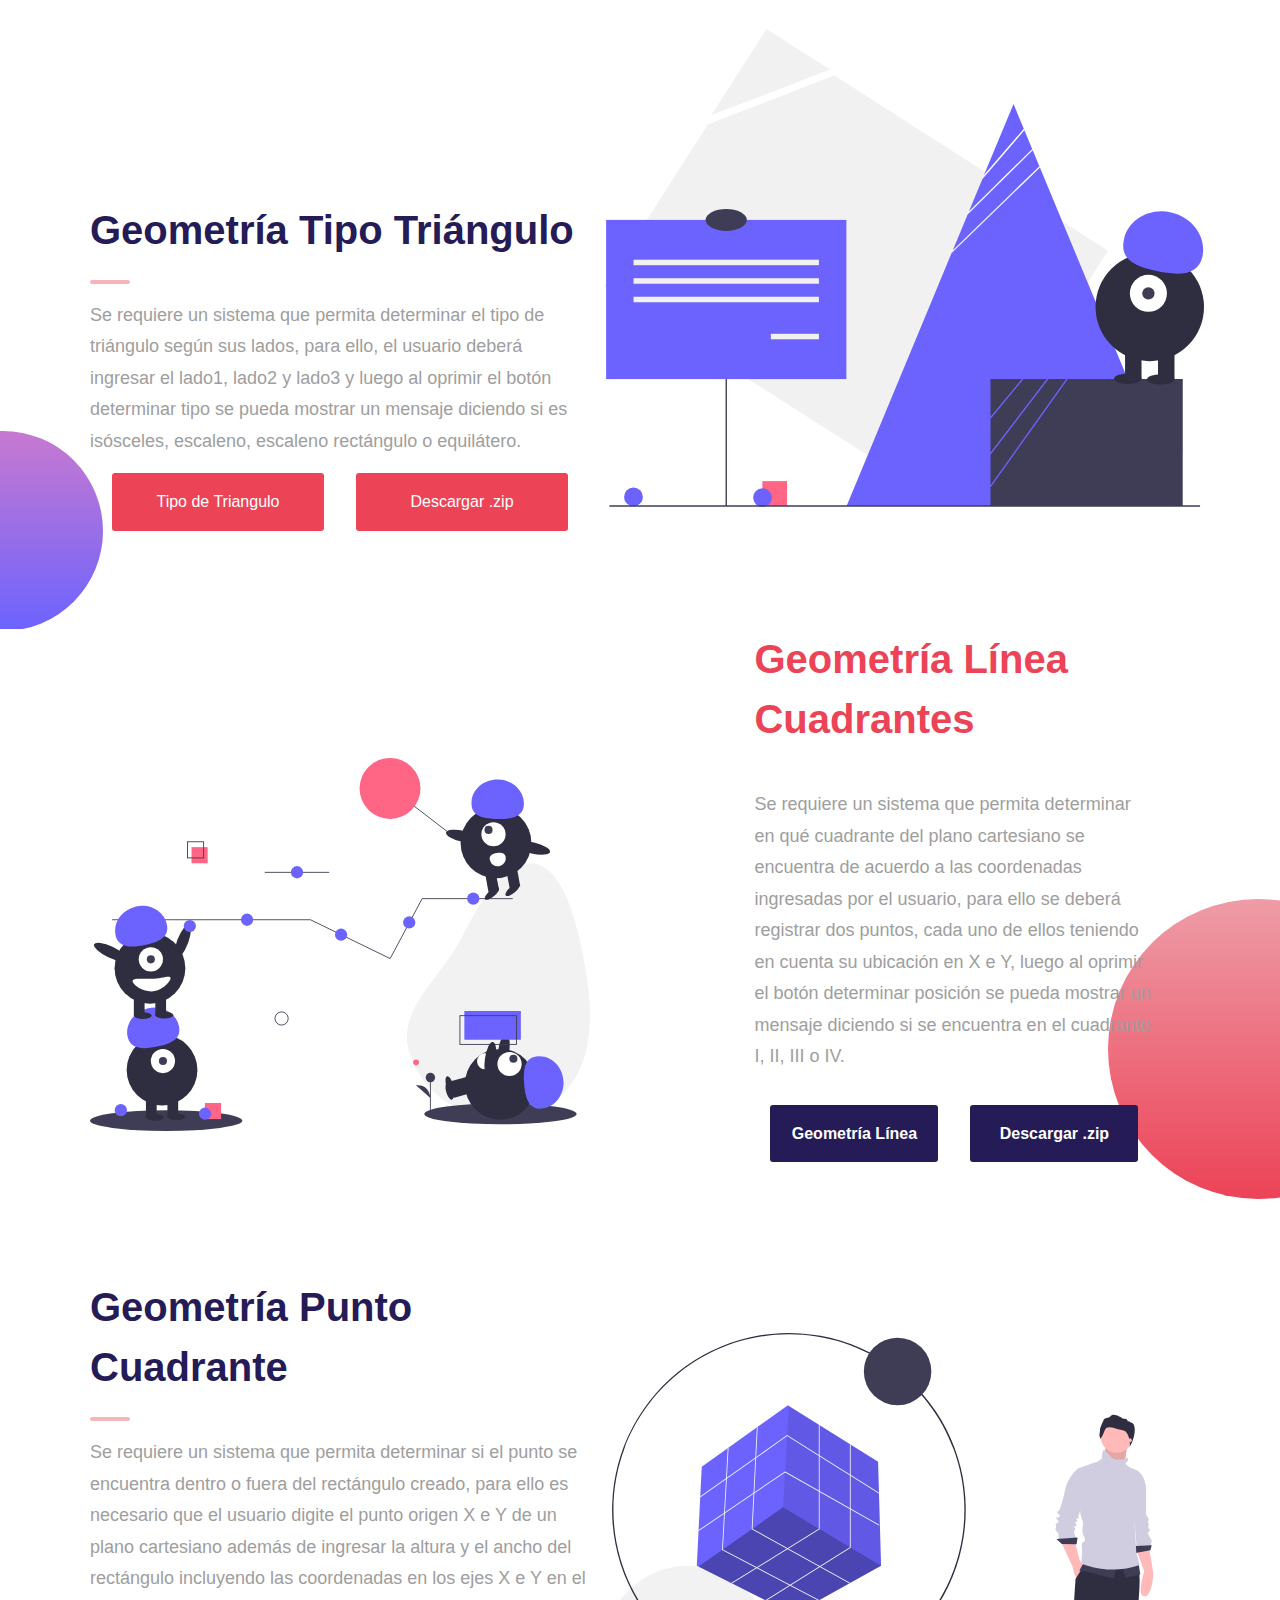
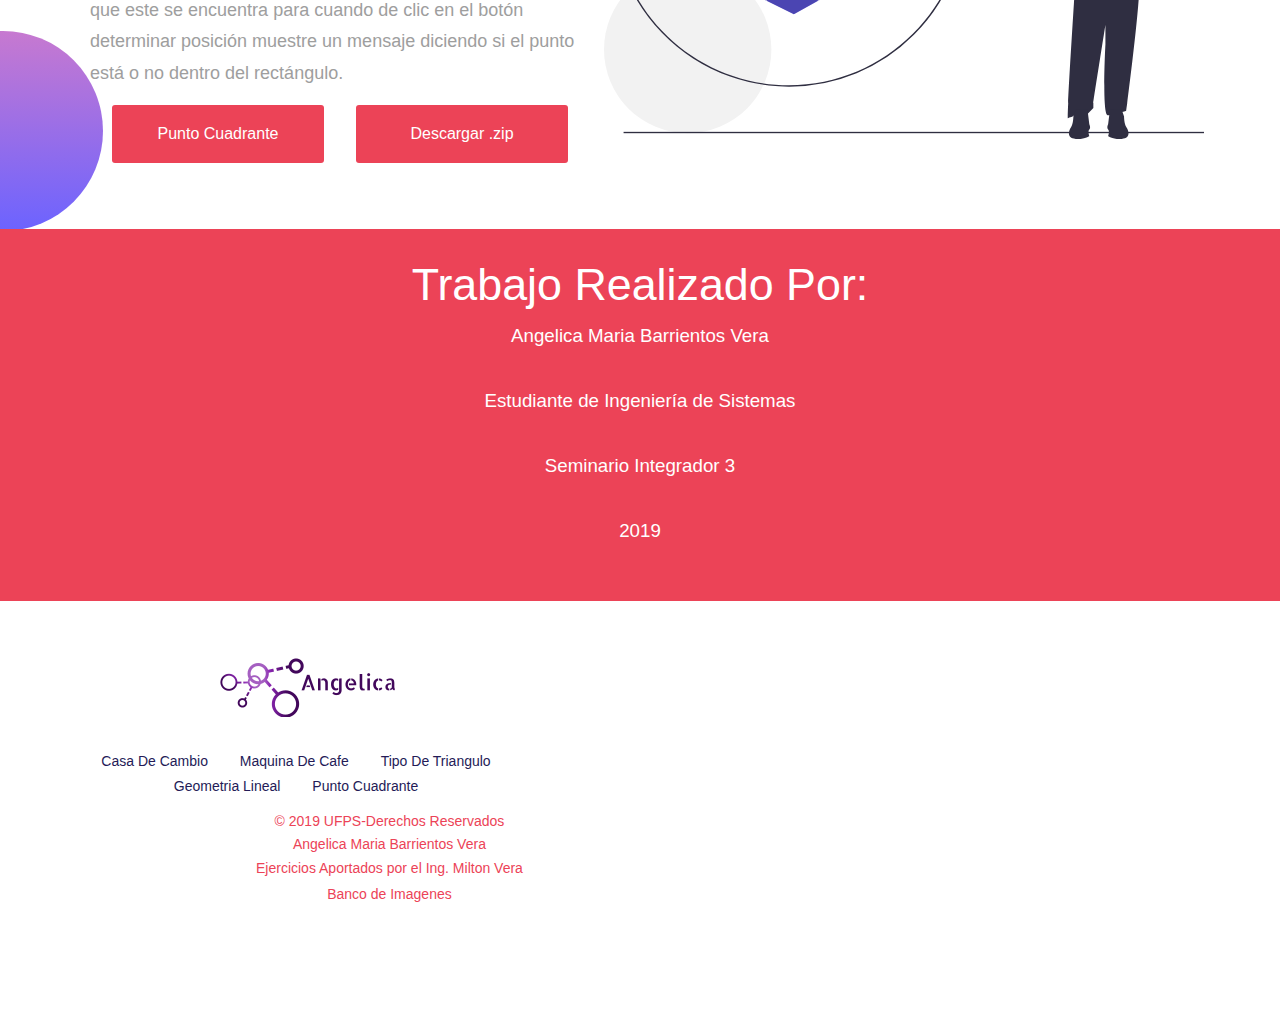
==== commit 20d34e54: "Update" ====
--- a/index.html
+++ b/index.html
@@ -7,14 +7,20 @@
     <link rel="stylesheet" href="style.css">
     <link rel="stylesheet" href="https://cdnjs.cloudflare.com/ajax/libs/font-awesome/5.11.2/css/all.css"
         integrity="sha256-46qynGAkLSFpVbEBog43gvNhfrOj+BmwXdxFgVK/Kvc=" crossorigin="anonymous" />
-    <title>Seminario Integrador</title>
+    <title>IMPLEMENTACIÓN DE UN REPOSITORIO CON CONTENIDOS DIGITALES  SOBRE EL LENGUAJE DE PROGRAMACION PHP</title>
 </head>
 <body>
     <header id="header">
+        <div class="title">
+                <div class="title-logo">
+                    <a href="index.html"><img src="images/logo-ufps.jpg" alt="logo"></a>
+                    </div>
+            <div class="title-text">
+                <h1 class="h1">IMPLEMENTACIÓN DE UN REPOSITORIO CON CONTENIDOS DIGITALES  SOBRE EL LENGUAJE DE PROGRAMACION PHP</h1>
+            </div>
+        </div>
+            
         <div class="wrapper">
-            <a href="index.html">
-                <img src="images/logo.png" alt="logo">
-            </a>
             <ul class="menu-left">
                 <li><a href="casaDeCambio/view.html">Ejercicio1</a></li>
                 <li><a href="CoffeeMachine/view.html">Ejercicio2</a></li>
@@ -28,7 +34,7 @@
         </div>
     </header>
 
-    <section class="intro">
+    <section class="underHome">
         <div class="top-right-gradient"></div>
         <div class="wrapper">
             <div class="intro-left">
@@ -119,7 +125,7 @@
     <div class="page-banner">
         <h1>Trabajo Realizado Por:</h1>
         <h3>Angelica Maria Barrientos Vera</h3>
-        <h3>Codigo: 1150240</h3>
+        <h3>Estudiante de Ingeniería de Sistemas</h3>
         <h3>Seminario Integrador 3</h3>
         <h3>2019</h3>
 
@@ -139,10 +145,18 @@
                     <a href="geometriaPunto/view.html">Punto Cuadrante</a>
                 </p>
 
-                <p class="footer-name">&copy; 2019 UFPS-Derechos Reservados</p>
-                <p class="footer-cita">Angelica Maria Barrientos Vera</p>
-                <a class="footer-cita" href="https://uvirtual.cloud.ufps.edu.co/course/view.php?id=356" target="_blank">Ejercicios Aportados por el Ing. Milton Vera</a><br>
-                <a class="footer-cita" href="https://undraw.co/" target="_blank">Banco de Imagenes</a>
+                <div class="footer-ufps">
+                    <div class="ufps-left">
+                        <a href="https://ww2.ufps.edu.co/"><img src="images/logo-ufps.jpg" alt="" width="100%"></a>
+                    </div>
+                    <div class="ufps-right">
+                        <p class="footer-name">&copy; 2019 UFPS-Derechos Reservados</p>
+                        <p class="footer-cita">Angelica Maria Barrientos Vera</p>
+                        <a class="footer-cita" href="https://uvirtual.cloud.ufps.edu.co/course/view.php?id=356" target="_blank">Ejercicios Aportados por el Ing. Milton Vera</a><br>
+                        <a class="footer-cita" href="https://undraw.co/" target="_blank">Banco de Imagenes </a>
+                    </div>
+                </div>
+                
 
             </div>
             <div class="footer-right">
@@ -153,4 +167,4 @@
         </div>
     </footer>
 </body>
-</html>
+</html>--- a/style.css
+++ b/style.css
@@ -45,9 +45,9 @@
 
 header img{
     float: left;
-    width: 200px;
-    margin-left: -12px;
-    padding: 13px 80px 20px 0;
+    width: 263px;
+    margin-left: 40px;
+    margin-top: -32px;
 }
 
 header ul.menu-left{
@@ -92,22 +92,24 @@
 
 /** intro page*/
 
-.intro{
+.underHome{
     position: relative;
     overflow: hidden;
     min-height: 600px;
-    padding-top: 4em;
-}
-
-.intro .intro-left{
+    padding-top: 7em;
+}
+
+.underHome .intro-left{
     display: inline-block;
     width: 50%;
     max-width: 500px;
     padding: 3em 0;
-
-}
-
-.intro .intro-left h1{
+    margin-top: 225px;
+   
+
+}
+
+.underHome .intro-left h1{
     font-size: 2.5em;
     color: #241b57;
     line-height: 1.5em;
@@ -115,7 +117,7 @@
     margin-bottom: 1em;
 }
 
-.intro .intro-left h1::after{
+.underHome .intro-left h1::after{
     bottom: -24px;
     left: 0;
     width: 40px;
@@ -127,20 +129,20 @@
     position: absolute;
 }
 
-.intro .intro-left p{
+.underHome .intro-left p{
     font-size: 1.125em;
     line-height: 1.75em;
 
 }
 
-.intro .intro-left .buttons{
+.underHome .intro-left .buttons{
     width: 100%;
     display: flex;
     align-content: space-around;
     flex-direction: row;
 }
 
-.intro .intro-left a.intro-cta{
+.underHome .intro-left a.intro-cta{
     font-weight: 500;
     display: block;
     width: 100%;
@@ -154,18 +156,18 @@
     
 }
 
-.intro .intro-right{
+.underHome .intro-right{
     position: relative;
     display: inline-block;
     margin-left: .6em;
     width: 50%;
 }
 
-.intro .intro-right img{
+.underHome .intro-right img{
     max-width: 600px;
 }
 
-.intro .top-right-gradient{
+.underHome .top-right-gradient{
     position: absolute;
     top: -40%;
     right: -30%;
@@ -177,7 +179,7 @@
 
 
 
-.intro .bottom-left-gradient{
+.underHome .bottom-left-gradient{
     position: absolute;
     z-index: -999;
     bottom: -2px;
@@ -186,6 +188,105 @@
     height: 200px;
     border-radius: 50%;
     background: linear-gradient(#c779d0,#6c63ff);
+
+}
+
+/* body of pague*/
+
+.intro{
+  position: relative;
+  overflow: hidden;
+  min-height: 600px;
+}
+
+.intro .intro-left{
+  display: inline-block;
+  width: 50%;
+  max-width: 500px;
+  padding: 3em 0;
+ 
+
+}
+
+.intro .intro-left h1{
+  font-size: 2.5em;
+  color: #241b57;
+  line-height: 1.5em;
+  position: relative;
+  margin-bottom: 1em;
+}
+
+.intro .intro-left h1::after{
+  bottom: -24px;
+  left: 0;
+  width: 40px;
+  height: 4px;
+  content: '';
+  border-radius: 5px;
+  background: #ec4357;
+  opacity: 0.4;
+  position: absolute;
+}
+
+.intro .intro-left p{
+  font-size: 1.125em;
+  line-height: 1.75em;
+
+}
+
+.intro .intro-left .buttons{
+  width: 100%;
+  display: flex;
+  align-content: space-around;
+  flex-direction: row;
+}
+
+.intro .intro-left a.intro-cta{
+  font-weight: 500;
+  display: block;
+  width: 100%;
+  max-width: 180px;
+  margin: 1em;
+  text-align: center;
+  color: #ffffff;
+  border-radius: 3px;
+  background: #ec4357;
+  padding: 1em; 
+  
+}
+
+.intro .intro-right{
+  position: relative;
+  display: inline-block;
+  margin-left: .6em;
+  width: 50%;
+}
+
+.intro .intro-right img{
+  max-width: 600px;
+}
+
+.intro .top-right-gradient{
+  position: absolute;
+  top: -40%;
+  right: -30%;
+  width: 800px;
+  height: 800px;
+  border-radius: 50%;
+  background: linear-gradient(#ee9ca7, #ec4357);
+}
+
+
+
+.intro .bottom-left-gradient{
+  position: absolute;
+  z-index: -999;
+  bottom: -2px;
+  left: -97px;
+  width: 200px;
+  height: 200px;
+  border-radius: 50%;
+  background: linear-gradient(#c779d0,#6c63ff);
 
 }
 
@@ -418,6 +519,21 @@
     line-height: 35px;
     margin-left: 200px;
     color: #6159e6;
+}
+.footer-ufps {
+  display: flex;
+  justify-content: center;
+  align-items: center;
+}
+
+.ufps-left {
+  width: 39%;
+  margin-top: 10px;
+}
+
+.ufps-right {
+  width: 69%;
+  margin-top: -44px;
 }
 
 .menu-cta>a {
